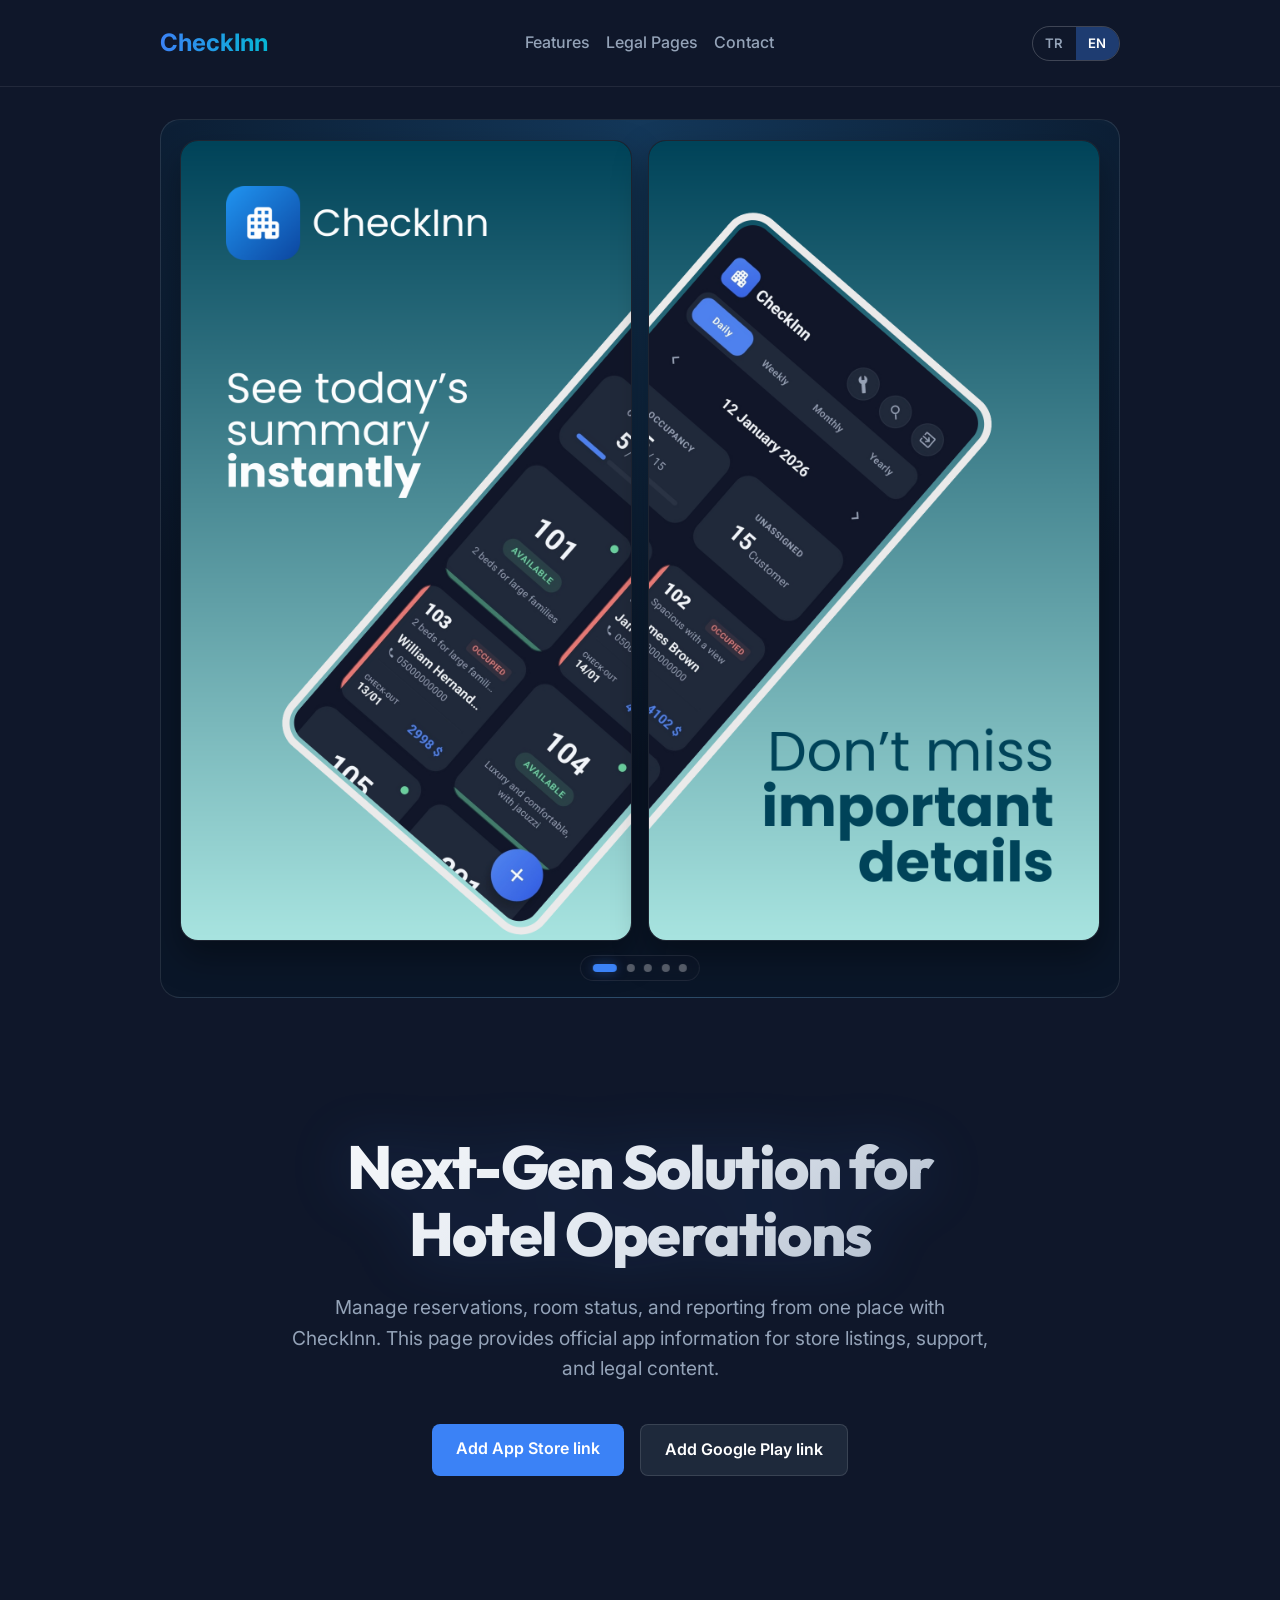
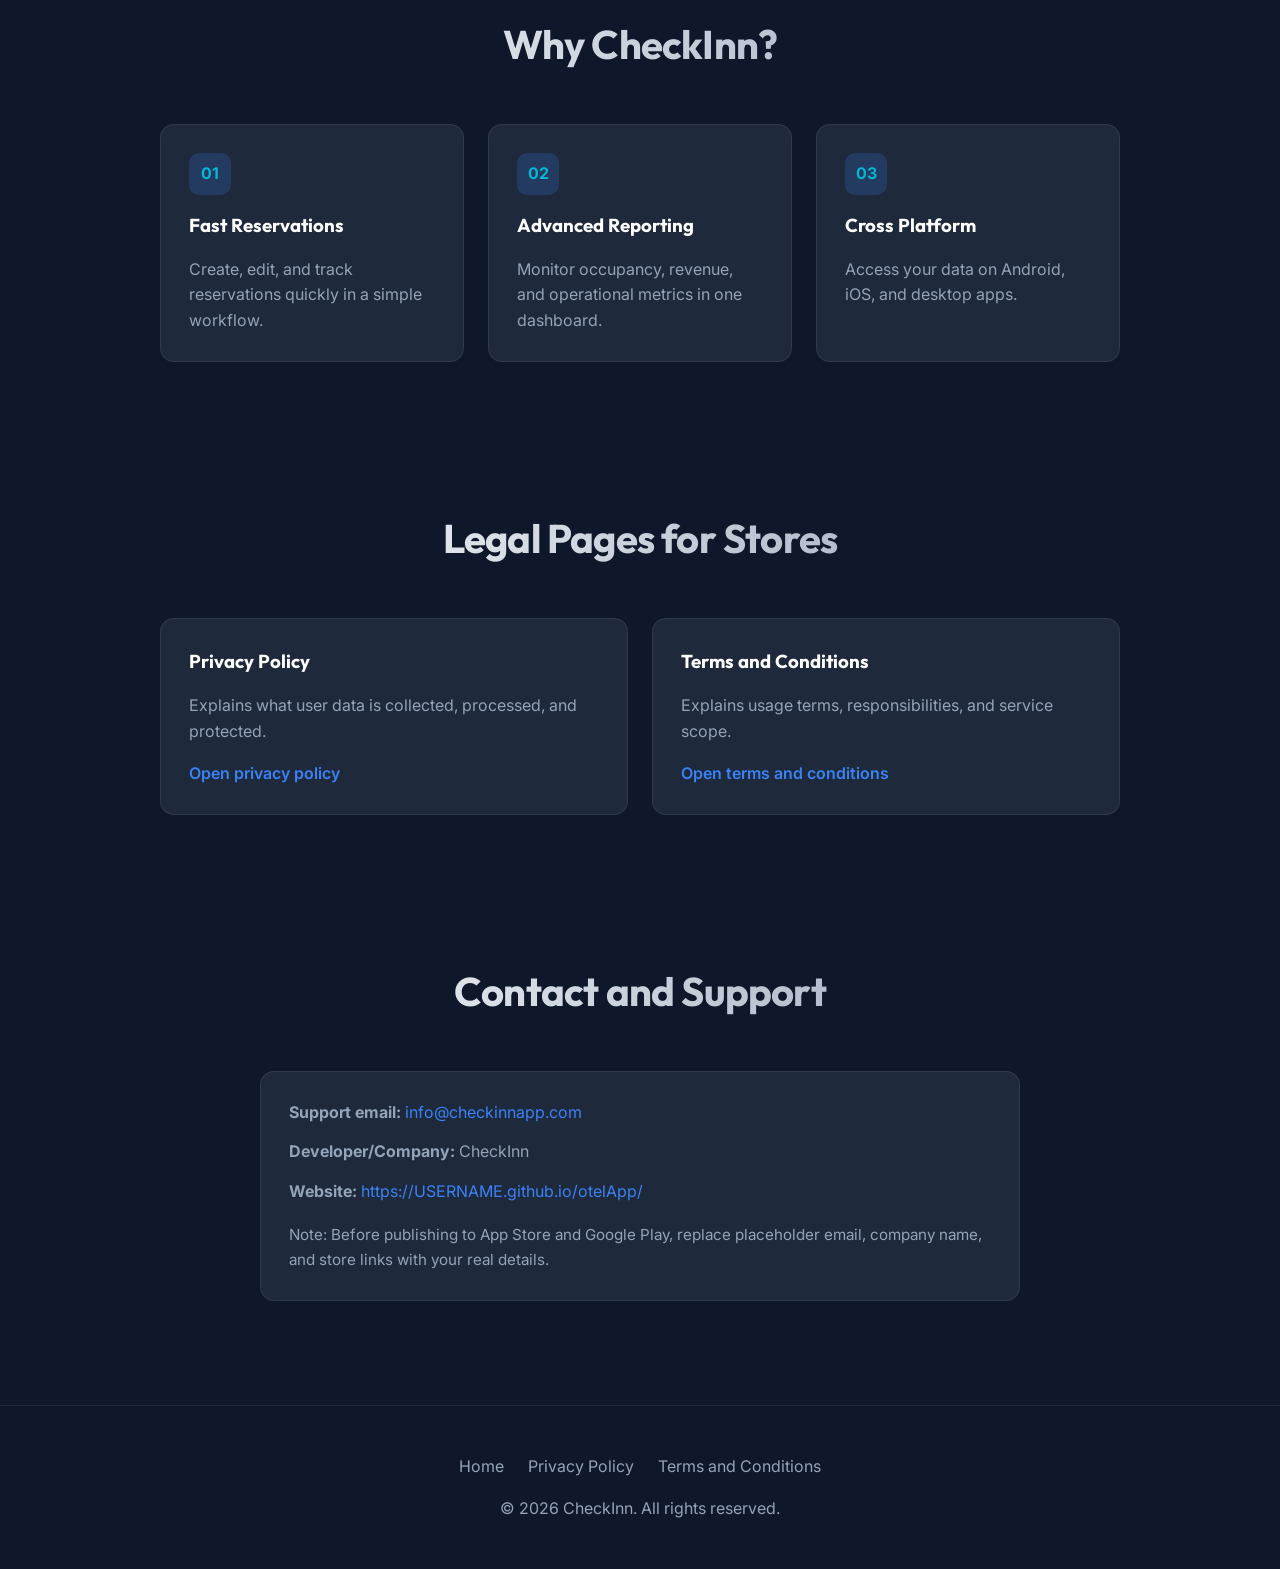
==== index-en.html @ 7bfcb7c0 "feat(Web): Uygulama Tanıtım ve Yasal Metinler Sitesi Ekle Bu commit, App Store ve Google Play mağaza" ====
﻿<!DOCTYPE html>
<html lang="en">
<head>
    <meta charset="UTF-8">
    <meta name="viewport" content="width=device-width, initial-scale=1.0">
    <title>CheckInn | Hotel Management Info Site</title>
    <meta name="description" content="Official CheckInn app information website with features, contact details, privacy policy and terms.">
    <link rel="preconnect" href="https://fonts.googleapis.com">
    <link rel="preconnect" href="https://fonts.gstatic.com" crossorigin>
    <link href="https://fonts.googleapis.com/css2?family=Inter:wght@400;500;600&family=Outfit:wght@500;700&display=swap" rel="stylesheet">
    <link rel="stylesheet" href="style.css">
</head>
<body>
    <header>
        <div class="container">
            <nav>
                <a href="index-en.html" class="logo">CheckInn</a>
                <div class="nav-links">
                    <a href="#features">Features</a>
                    <a href="#legal">Legal Pages</a>
                    <a href="#contact">Contact</a>
                </div>
                <div class="lang-switch" aria-label="Language switch">
                    <a href="index.html" class="lang-btn" lang="tr">TR</a>
                    <a href="index-en.html" class="lang-btn active" lang="en">EN</a>
                </div>
            </nav>
        </div>
    </header>

    <main>
        <section id="top-banner" class="top-banner" aria-label="App preview screenshots">
            <div class="container">
                <div class="banner-carousel" data-banner-carousel data-interval="3500">
                    <div class="banner-slide is-active">
                        <a class="banner-shot" href="assets/screenshots/en/1.png" target="_blank" rel="noopener">
                            <img src="assets/screenshots/en/1.png" alt="CheckInn daily summary screen" loading="eager">
                        </a>
                        <a class="banner-shot" href="assets/screenshots/en/2.png" target="_blank" rel="noopener">
                            <img src="assets/screenshots/en/2.png" alt="Do not miss important details screen" loading="eager">
                        </a>
                    </div>
                    <div class="banner-slide">
                        <a class="banner-shot" href="assets/screenshots/en/3.png" target="_blank" rel="noopener">
                            <img src="assets/screenshots/en/3.png" alt="Availability and occupancy screen" loading="lazy">
                        </a>
                        <a class="banner-shot" href="assets/screenshots/en/4.png" target="_blank" rel="noopener">
                            <img src="assets/screenshots/en/4.png" alt="Yearly summary screen" loading="lazy">
                        </a>
                    </div>
                    <div class="banner-slide">
                        <a class="banner-shot" href="assets/screenshots/en/5.png" target="_blank" rel="noopener">
                            <img src="assets/screenshots/en/5.png" alt="Records history screen" loading="lazy">
                        </a>
                        <a class="banner-shot" href="assets/screenshots/en/6.png" target="_blank" rel="noopener">
                            <img src="assets/screenshots/en/6.png" alt="Reservation details screen" loading="lazy">
                        </a>
                    </div>
                    <div class="banner-slide">
                        <a class="banner-shot" href="assets/screenshots/en/7.png" target="_blank" rel="noopener">
                            <img src="assets/screenshots/en/7.png" alt="Unassigned reservations screen" loading="lazy">
                        </a>
                        <a class="banner-shot" href="assets/screenshots/en/8.png" target="_blank" rel="noopener">
                            <img src="assets/screenshots/en/8.png" alt="Complete reservation with available room screen" loading="lazy">
                        </a>
                    </div>
                    <div class="banner-slide">
                        <a class="banner-shot" href="assets/screenshots/en/9.png" target="_blank" rel="noopener">
                            <img src="assets/screenshots/en/9.png" alt="Report export screen" loading="lazy">
                        </a>
                        <a class="banner-shot" href="assets/screenshots/en/11.png" target="_blank" rel="noopener">
                            <img src="assets/screenshots/en/11.png" alt="Language and currency selection screen" loading="lazy">
                        </a>
                    </div>
                    <div class="banner-dots" role="tablist" aria-label="Banner slides">
                        <button type="button" class="banner-dot is-active" aria-label="Slide 1"></button>
                        <button type="button" class="banner-dot" aria-label="Slide 2"></button>
                        <button type="button" class="banner-dot" aria-label="Slide 3"></button>
                        <button type="button" class="banner-dot" aria-label="Slide 4"></button>
                        <button type="button" class="banner-dot" aria-label="Slide 5"></button>
                    </div>
                </div>
            </div>
        </section>

        <section class="hero">
            <div class="container">
                <h1>Next-Gen Solution for<br>Hotel Operations</h1>
                <p>
                    Manage reservations, room status, and reporting from one place with CheckInn.
                    This page provides official app information for store listings, support, and legal content.
                </p>
                <div class="cta-buttons">
                    <a href="#" class="btn btn-primary">Add App Store link</a>
                    <a href="#" class="btn btn-secondary">Add Google Play link</a>
                </div>
            </div>
        </section>

        <section id="features" class="features">
            <div class="container">
                <h2 class="section-title">Why CheckInn?</h2>
                <div class="features-grid">
                    <article class="feature-card">
                        <div class="feature-icon">01</div>
                        <h3>Fast Reservations</h3>
                        <p>Create, edit, and track reservations quickly in a simple workflow.</p>
                    </article>
                    <article class="feature-card">
                        <div class="feature-icon">02</div>
                        <h3>Advanced Reporting</h3>
                        <p>Monitor occupancy, revenue, and operational metrics in one dashboard.</p>
                    </article>
                    <article class="feature-card">
                        <div class="feature-icon">03</div>
                        <h3>Cross Platform</h3>
                        <p>Access your data on Android, iOS, and desktop apps.</p>
                    </article>
                </div>
            </div>
        </section>

        <section id="legal" class="info-section">
            <div class="container">
                <h2 class="section-title">Legal Pages for Stores</h2>
                <div class="info-grid">
                    <article class="info-card">
                        <h3>Privacy Policy</h3>
                        <p>Explains what user data is collected, processed, and protected.</p>
                        <a href="privacy-en.html" class="text-link">Open privacy policy</a>
                    </article>
                    <article class="info-card">
                        <h3>Terms and Conditions</h3>
                        <p>Explains usage terms, responsibilities, and service scope.</p>
                        <a href="terms-en.html" class="text-link">Open terms and conditions</a>
                    </article>
                </div>
            </div>
        </section>

        <section id="contact" class="info-section">
            <div class="container">
                <h2 class="section-title">Contact and Support</h2>
                <div class="info-card contact-card">
                    <ul class="contact-list">
                        <li><strong>Support email:</strong> <a href="mailto:info@checkinnapp.com">info@checkinnapp.com</a></li>
                        <li><strong>Developer/Company:</strong> CheckInn</li>
                        <li><strong>Website:</strong> <a href="https://USERNAME.github.io/otelApp/" target="_blank" rel="noopener">https://USERNAME.github.io/otelApp/</a></li>
                    </ul>
                    <p class="note">
                        Note: Before publishing to App Store and Google Play, replace placeholder email,
                        company name, and store links with your real details.
                    </p>
                </div>
            </div>
        </section>
    </main>

    <footer>
        <div class="container">
            <div class="footer-links">
                <a href="index-en.html">Home</a>
                <a href="privacy-en.html">Privacy Policy</a>
                <a href="terms-en.html">Terms and Conditions</a>
            </div>
            <p>&copy; 2026 CheckInn. All rights reserved.</p>
        </div>
    </footer>
    <script src="banner.js"></script>
</body>
</html>
---- style.css ----
﻿:root {
    --bg-color: #0f172a;
    --text-color: #f1f5f9;
    --primary-color: #3b82f6;
    --secondary-color: #1e293b;
    --accent-color: #06b6d4;
    --text-muted: #94a3b8;
    --card-bg: #1e293b;
    --container-width: 1000px;
    --font-heading: 'Outfit', sans-serif;
    --font-body: 'Inter', sans-serif;
}

* {
    box-sizing: border-box;
    margin: 0;
    padding: 0;
}

body {
    background-color: var(--bg-color);
    color: var(--text-color);
    font-family: var(--font-body);
    line-height: 1.6;
    -webkit-font-smoothing: antialiased;
}

h1,
h2,
h3,
h4,
h5,
h6 {
    font-family: var(--font-heading);
    color: #fff;
    margin-bottom: 1rem;
}

a {
    color: var(--primary-color);
    text-decoration: none;
    transition: color 0.25s ease;
}

a:hover {
    color: var(--accent-color);
}

.container {
    max-width: var(--container-width);
    margin: 0 auto;
    padding: 0 20px;
}

.section-title {
    text-align: center;
    margin-bottom: 3rem;
    font-size: 2.5rem;
    font-weight: 700;
    letter-spacing: -0.02em;
    background: linear-gradient(to right, #fff, #94a3b8);
    -webkit-background-clip: text;
    -webkit-text-fill-color: transparent;
}

header {
    padding: 1.5rem 0;
    border-bottom: 1px solid rgba(255, 255, 255, 0.08);
}

nav {
    display: flex;
    justify-content: space-between;
    align-items: center;
    gap: 1rem;
    flex-wrap: wrap;
}

.logo {
    font-size: 1.5rem;
    font-weight: 700;
    background: linear-gradient(to right, var(--primary-color), var(--accent-color));
    -webkit-background-clip: text;
    -webkit-text-fill-color: transparent;
}

.nav-links {
    display: flex;
    gap: 1rem;
    flex-wrap: wrap;
}

.nav-links a {
    color: var(--text-muted);
    font-weight: 500;
}

.nav-links a:hover {
    color: #fff;
}

.lang-switch {
    display: inline-flex;
    border: 1px solid rgba(255, 255, 255, 0.2);
    border-radius: 999px;
    overflow: hidden;
}

.lang-btn {
    padding: 6px 12px;
    font-size: 0.82rem;
    font-weight: 600;
    letter-spacing: 0.04em;
    color: var(--text-muted);
    background: transparent;
}

.lang-btn:hover {
    color: #fff;
    background: rgba(148, 163, 184, 0.14);
}

.lang-btn.active {
    background: rgba(59, 130, 246, 0.35);
    color: #fff;
}

.hero {
    text-align: center;
    padding: 7rem 0 4rem;
}

.top-banner {
    padding: 2rem 0 1.5rem;
}

.banner-carousel {
    display: grid;
    position: relative;
    border-radius: 20px;
    border: 1px solid rgba(255, 255, 255, 0.1);
    background: radial-gradient(circle at top, #14385a 0%, #0a1628 65%);
    overflow: hidden;
    min-height: 560px;
}

.banner-slide {
    display: grid;
    grid-area: 1 / 1;
    margin: 0;
    padding: 1.2rem 1.2rem 3.5rem;
    grid-template-columns: repeat(2, minmax(0, 1fr));
    gap: 1rem;
    align-items: center;

    opacity: 0;
    visibility: hidden;
    transform: scale(0.95);
    transition: opacity 0.8s cubic-bezier(0.22, 1, 0.36, 1),
        transform 0.8s cubic-bezier(0.22, 1, 0.36, 1),
        visibility 0.8s step-end;
    z-index: 1;
}

.banner-slide.is-active {
    opacity: 1;
    visibility: visible;
    transform: scale(1);
    z-index: 2;
    transition: opacity 0.8s cubic-bezier(0.22, 1, 0.36, 1),
        transform 0.8s cubic-bezier(0.22, 1, 0.36, 1),
        visibility 0s linear;
}

.banner-shot {
    display: block;
    border-radius: 18px;
    overflow: hidden;
    border: 1px solid rgba(255, 255, 255, 0.08);
    background: #0b1220;
    box-shadow: 0 16px 34px rgba(0, 0, 0, 0.35);
    transition: transform 0.2s ease, border-color 0.2s ease;
}

.banner-shot:hover {
    transform: translateY(-3px);
    border-color: rgba(59, 130, 246, 0.6);
}

.banner-shot img {
    width: 100%;
    height: auto;
    display: block;
}

.banner-dots {
    position: absolute;
    left: 50%;
    bottom: 1rem;
    transform: translateX(-50%);
    display: flex;
    gap: 0.6rem;
    padding: 0.5rem 0.75rem;
    background: rgba(15, 23, 42, 0.4);
    backdrop-filter: blur(4px);
    -webkit-backdrop-filter: blur(4px);
    border-radius: 100px;
    border: 1px solid rgba(255, 255, 255, 0.08);
    z-index: 10;
}

.banner-dot {
    width: 8px;
    height: 8px;
    border: 0;
    border-radius: 999px;
    background: rgba(255, 255, 255, 0.3);
    cursor: pointer;
    transition: all 0.4s cubic-bezier(0.25, 1, 0.5, 1);
}

.banner-dot:hover {
    background: rgba(255, 255, 255, 0.7);
}

.banner-dot.is-active {
    width: 24px;
    background: var(--primary-color);
    box-shadow: 0 0 12px rgba(59, 130, 246, 0.4);
}

.hero h1 {
    font-size: 3.8rem;
    line-height: 1.1;
    margin-bottom: 1.5rem;
    font-weight: 800;
    letter-spacing: -0.03em;
    background: linear-gradient(135deg, #ffffff 0%, #e2e8f0 50%, #94a3b8 100%);
    -webkit-background-clip: text;
    -webkit-text-fill-color: transparent;
    filter: drop-shadow(0 0 30px rgba(59, 130, 246, 0.2));
}

.hero p {
    font-size: 1.2rem;
    color: var(--text-muted);
    max-width: 700px;
    margin: 0 auto 2.5rem;
}

.cta-buttons {
    display: flex;
    justify-content: center;
    gap: 1rem;
    flex-wrap: wrap;
}

.btn {
    display: inline-block;
    padding: 12px 24px;
    border-radius: 8px;
    font-weight: 600;
    transition: transform 0.2s ease, box-shadow 0.2s ease, background-color 0.2s ease;
}

.btn-primary {
    background: var(--primary-color);
    color: white;
}

.btn-primary:hover {
    transform: translateY(-2px);
    box-shadow: 0 4px 20px rgba(59, 130, 246, 0.4);
}

.btn-secondary {
    background: var(--card-bg);
    color: white;
    border: 1px solid rgba(255, 255, 255, 0.12);
}

.btn-secondary:hover {
    background: #334155;
}

.features,
.info-section {
    padding: 4.5rem 0;
}

.features-grid,
.info-grid {
    display: grid;
    grid-template-columns: repeat(auto-fit, minmax(260px, 1fr));
    gap: 1.5rem;
    margin-top: 2rem;
}

.feature-card,
.info-card {
    background: var(--card-bg);
    padding: 1.75rem;
    border-radius: 14px;
    border: 1px solid rgba(255, 255, 255, 0.08);
    transition: transform 0.25s ease, border-color 0.25s ease;
}

.feature-card:hover,
.info-card:hover {
    transform: translateY(-4px);
    border-color: var(--primary-color);
}

.feature-icon {
    width: 42px;
    height: 42px;
    border-radius: 10px;
    background: rgba(59, 130, 246, 0.2);
    color: var(--accent-color);
    display: inline-flex;
    align-items: center;
    justify-content: center;
    font-weight: 700;
    margin-bottom: 1rem;
}

.info-card p,
.feature-card p {
    color: var(--text-muted);
}

.text-link {
    display: inline-block;
    margin-top: 1rem;
    font-weight: 600;
}

.screenshots-intro {
    max-width: 760px;
    margin: 0 auto;
    text-align: center;
    color: var(--text-muted);
}

.screenshot-grid {
    margin-top: 2rem;
    display: grid;
    grid-template-columns: repeat(auto-fit, minmax(220px, 1fr));
    gap: 1.25rem;
}

.screenshot-card {
    background: var(--card-bg);
    border: 1px solid rgba(255, 255, 255, 0.08);
    border-radius: 14px;
    overflow: hidden;
    transition: transform 0.25s ease, border-color 0.25s ease;
}

.screenshot-card:hover {
    transform: translateY(-4px);
    border-color: var(--primary-color);
}

.screenshot-card img {
    width: 100%;
    height: auto;
    display: block;
    background: #0b1220;
}

.screenshot-card figcaption {
    padding: 0.9rem 1rem 1rem;
    color: var(--text-muted);
    font-size: 0.94rem;
}

.contact-card {
    max-width: 760px;
    margin: 0 auto;
}

.contact-list {
    list-style: none;
    margin: 0;
    padding: 0;
}

.contact-list li {
    margin-bottom: 0.85rem;
    color: var(--text-muted);
}

.note {
    margin-top: 1.2rem;
    color: #cbd5e1;
    font-size: 0.95rem;
}

.legal-content {
    padding: 4rem 0;
    max-width: 820px;
    margin: 0 auto;
}

.legal-content h2 {
    margin-top: 1.75rem;
    color: var(--accent-color);
}

.legal-content p,
.legal-content ul {
    margin-bottom: 1rem;
    color: var(--text-muted);
}

.legal-content ul {
    padding-left: 1.25rem;
}

.legal-content li {
    margin-bottom: 0.6rem;
}

footer {
    padding: 3rem 0;
    margin-top: 2rem;
    border-top: 1px solid rgba(255, 255, 255, 0.08);
    text-align: center;
    color: var(--text-muted);
}

.footer-links {
    margin-bottom: 1rem;
}

.footer-links a {
    margin: 0 10px;
    color: var(--text-muted);
}

.footer-links a:hover {
    color: var(--primary-color);
}

@media (max-width: 768px) {
    .top-banner {
        padding-top: 1.2rem;
    }

    .banner-carousel {
        min-height: 430px;
    }

    .banner-slide {
        min-height: 430px;
        padding: 0.9rem 0.9rem 3rem;
        gap: 0.65rem;
    }

    .hero {
        padding-top: 5rem;
    }

    .hero h1 {
        font-size: 2.4rem;
    }

    nav {
        flex-direction: column;
        align-items: flex-start;
    }

    .nav-links {
        flex-wrap: wrap;
    }
}
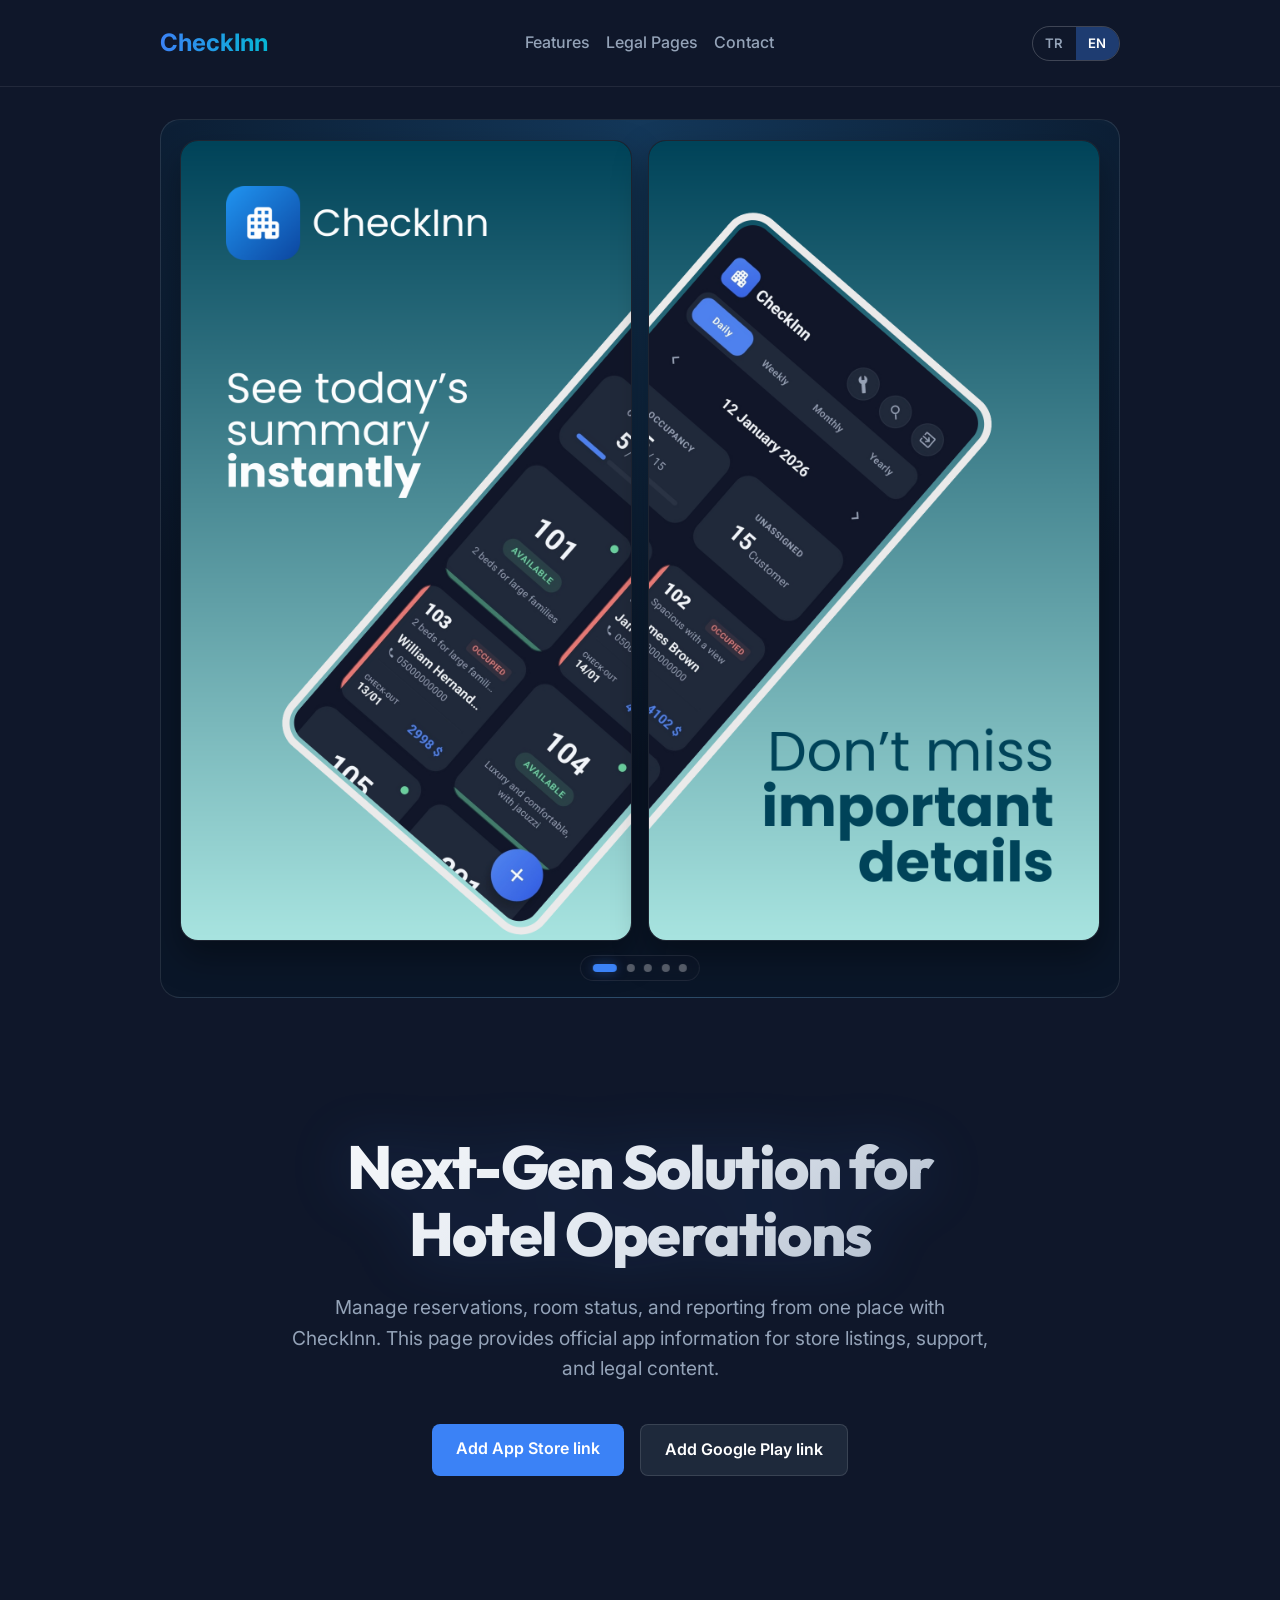
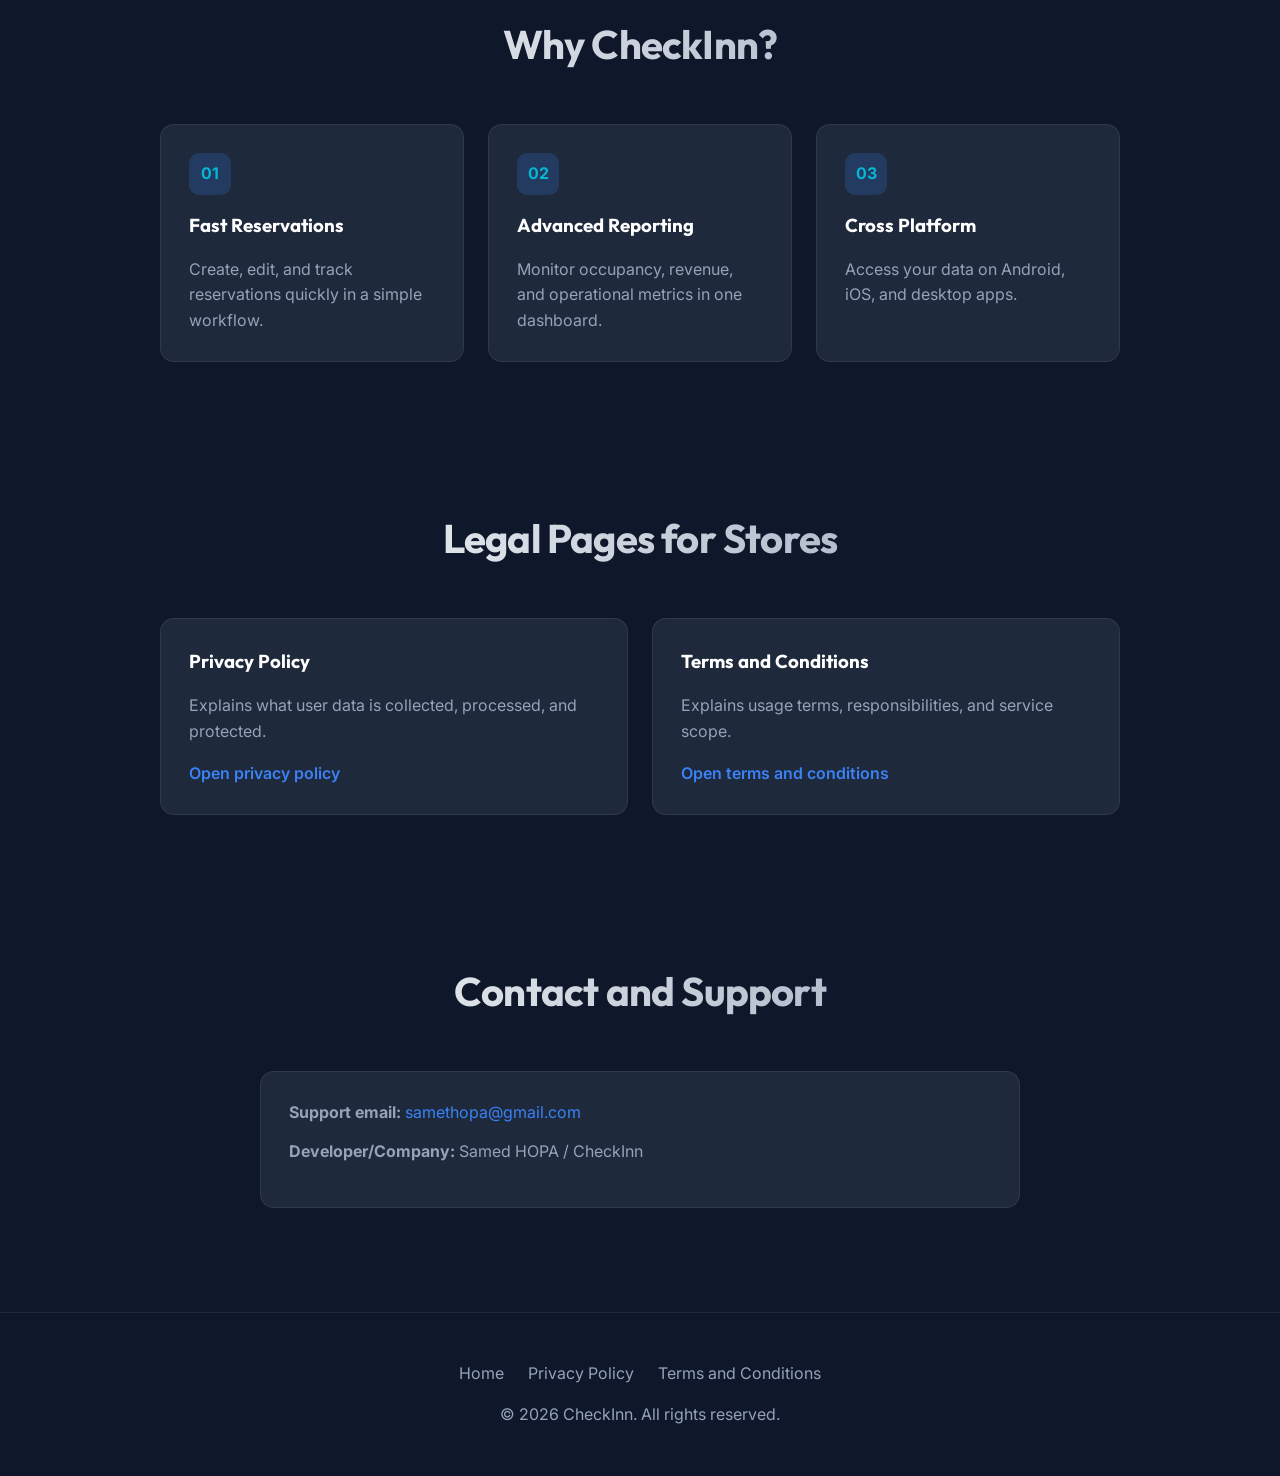
==== commit 26b0f946: "Update contact details on public info pages" ====
--- a/index-en.html
+++ b/index-en.html
@@ -29,55 +29,55 @@
     </header>
 
     <main>
-        <section id="top-banner" class="top-banner" aria-label="App preview screenshots">
+        <section id="top-showcase" class="top-showcase" aria-label="App preview screenshots">
             <div class="container">
-                <div class="banner-carousel" data-banner-carousel data-interval="3500">
-                    <div class="banner-slide is-active">
-                        <a class="banner-shot" href="assets/screenshots/en/1.png" target="_blank" rel="noopener">
+                <div class="showcase-carousel" data-showcase-carousel data-interval="3500">
+                    <div class="showcase-slide is-active">
+                        <a class="showcase-shot" href="assets/screenshots/en/1.png" target="_blank" rel="noopener">
                             <img src="assets/screenshots/en/1.png" alt="CheckInn daily summary screen" loading="eager">
                         </a>
-                        <a class="banner-shot" href="assets/screenshots/en/2.png" target="_blank" rel="noopener">
+                        <a class="showcase-shot" href="assets/screenshots/en/2.png" target="_blank" rel="noopener">
                             <img src="assets/screenshots/en/2.png" alt="Do not miss important details screen" loading="eager">
                         </a>
                     </div>
-                    <div class="banner-slide">
-                        <a class="banner-shot" href="assets/screenshots/en/3.png" target="_blank" rel="noopener">
+                    <div class="showcase-slide">
+                        <a class="showcase-shot" href="assets/screenshots/en/3.png" target="_blank" rel="noopener">
                             <img src="assets/screenshots/en/3.png" alt="Availability and occupancy screen" loading="lazy">
                         </a>
-                        <a class="banner-shot" href="assets/screenshots/en/4.png" target="_blank" rel="noopener">
+                        <a class="showcase-shot" href="assets/screenshots/en/4.png" target="_blank" rel="noopener">
                             <img src="assets/screenshots/en/4.png" alt="Yearly summary screen" loading="lazy">
                         </a>
                     </div>
-                    <div class="banner-slide">
-                        <a class="banner-shot" href="assets/screenshots/en/5.png" target="_blank" rel="noopener">
+                    <div class="showcase-slide">
+                        <a class="showcase-shot" href="assets/screenshots/en/5.png" target="_blank" rel="noopener">
                             <img src="assets/screenshots/en/5.png" alt="Records history screen" loading="lazy">
                         </a>
-                        <a class="banner-shot" href="assets/screenshots/en/6.png" target="_blank" rel="noopener">
+                        <a class="showcase-shot" href="assets/screenshots/en/6.png" target="_blank" rel="noopener">
                             <img src="assets/screenshots/en/6.png" alt="Reservation details screen" loading="lazy">
                         </a>
                     </div>
-                    <div class="banner-slide">
-                        <a class="banner-shot" href="assets/screenshots/en/7.png" target="_blank" rel="noopener">
+                    <div class="showcase-slide">
+                        <a class="showcase-shot" href="assets/screenshots/en/7.png" target="_blank" rel="noopener">
                             <img src="assets/screenshots/en/7.png" alt="Unassigned reservations screen" loading="lazy">
                         </a>
-                        <a class="banner-shot" href="assets/screenshots/en/8.png" target="_blank" rel="noopener">
+                        <a class="showcase-shot" href="assets/screenshots/en/8.png" target="_blank" rel="noopener">
                             <img src="assets/screenshots/en/8.png" alt="Complete reservation with available room screen" loading="lazy">
                         </a>
                     </div>
-                    <div class="banner-slide">
-                        <a class="banner-shot" href="assets/screenshots/en/9.png" target="_blank" rel="noopener">
+                    <div class="showcase-slide">
+                        <a class="showcase-shot" href="assets/screenshots/en/9.png" target="_blank" rel="noopener">
                             <img src="assets/screenshots/en/9.png" alt="Report export screen" loading="lazy">
                         </a>
-                        <a class="banner-shot" href="assets/screenshots/en/11.png" target="_blank" rel="noopener">
+                        <a class="showcase-shot" href="assets/screenshots/en/11.png" target="_blank" rel="noopener">
                             <img src="assets/screenshots/en/11.png" alt="Language and currency selection screen" loading="lazy">
                         </a>
                     </div>
-                    <div class="banner-dots" role="tablist" aria-label="Banner slides">
-                        <button type="button" class="banner-dot is-active" aria-label="Slide 1"></button>
-                        <button type="button" class="banner-dot" aria-label="Slide 2"></button>
-                        <button type="button" class="banner-dot" aria-label="Slide 3"></button>
-                        <button type="button" class="banner-dot" aria-label="Slide 4"></button>
-                        <button type="button" class="banner-dot" aria-label="Slide 5"></button>
+                    <div class="showcase-dots" role="tablist" aria-label="Banner slides">
+                        <button type="button" class="showcase-dot is-active" aria-label="Slide 1"></button>
+                        <button type="button" class="showcase-dot" aria-label="Slide 2"></button>
+                        <button type="button" class="showcase-dot" aria-label="Slide 3"></button>
+                        <button type="button" class="showcase-dot" aria-label="Slide 4"></button>
+                        <button type="button" class="showcase-dot" aria-label="Slide 5"></button>
                     </div>
                 </div>
             </div>
@@ -143,14 +143,9 @@
                 <h2 class="section-title">Contact and Support</h2>
                 <div class="info-card contact-card">
                     <ul class="contact-list">
-                        <li><strong>Support email:</strong> <a href="mailto:info@checkinnapp.com">info@checkinnapp.com</a></li>
-                        <li><strong>Developer/Company:</strong> CheckInn</li>
-                        <li><strong>Website:</strong> <a href="https://USERNAME.github.io/otelApp/" target="_blank" rel="noopener">https://USERNAME.github.io/otelApp/</a></li>
+                        <li><strong>Support email:</strong> <a href="mailto:samethopa@gmail.com">samethopa@gmail.com</a></li>
+                        <li><strong>Developer/Company:</strong> Samed HOPA / CheckInn</li>
                     </ul>
-                    <p class="note">
-                        Note: Before publishing to App Store and Google Play, replace placeholder email,
-                        company name, and store links with your real details.
-                    </p>
                 </div>
             </div>
         </section>
@@ -166,6 +161,7 @@
             <p>&copy; 2026 CheckInn. All rights reserved.</p>
         </div>
     </footer>
-    <script src="banner.js"></script>
+    <script src="showcase.js"></script>
 </body>
 </html>
+
--- a/style.css
+++ b/style.css
@@ -130,11 +130,11 @@
     padding: 7rem 0 4rem;
 }
 
-.top-banner {
+.top-showcase {
     padding: 2rem 0 1.5rem;
 }
 
-.banner-carousel {
+.showcase-carousel {
     display: grid;
     position: relative;
     border-radius: 20px;
@@ -144,7 +144,7 @@
     min-height: 560px;
 }
 
-.banner-slide {
+.showcase-slide {
     display: grid;
     grid-area: 1 / 1;
     margin: 0;
@@ -162,7 +162,7 @@
     z-index: 1;
 }
 
-.banner-slide.is-active {
+.showcase-slide.is-active {
     opacity: 1;
     visibility: visible;
     transform: scale(1);
@@ -172,7 +172,7 @@
         visibility 0s linear;
 }
 
-.banner-shot {
+.showcase-shot {
     display: block;
     border-radius: 18px;
     overflow: hidden;
@@ -182,18 +182,18 @@
     transition: transform 0.2s ease, border-color 0.2s ease;
 }
 
-.banner-shot:hover {
+.showcase-shot:hover {
     transform: translateY(-3px);
     border-color: rgba(59, 130, 246, 0.6);
 }
 
-.banner-shot img {
+.showcase-shot img {
     width: 100%;
     height: auto;
     display: block;
 }
 
-.banner-dots {
+.showcase-dots {
     position: absolute;
     left: 50%;
     bottom: 1rem;
@@ -209,7 +209,7 @@
     z-index: 10;
 }
 
-.banner-dot {
+.showcase-dot {
     width: 8px;
     height: 8px;
     border: 0;
@@ -219,11 +219,11 @@
     transition: all 0.4s cubic-bezier(0.25, 1, 0.5, 1);
 }
 
-.banner-dot:hover {
+.showcase-dot:hover {
     background: rgba(255, 255, 255, 0.7);
 }
 
-.banner-dot.is-active {
+.showcase-dot.is-active {
     width: 24px;
     background: var(--primary-color);
     box-shadow: 0 0 12px rgba(59, 130, 246, 0.4);
@@ -444,15 +444,15 @@
 }
 
 @media (max-width: 768px) {
-    .top-banner {
+    .top-showcase {
         padding-top: 1.2rem;
     }
 
-    .banner-carousel {
+    .showcase-carousel {
         min-height: 430px;
     }
 
-    .banner-slide {
+    .showcase-slide {
         min-height: 430px;
         padding: 0.9rem 0.9rem 3rem;
         gap: 0.65rem;
@@ -474,4 +474,4 @@
     .nav-links {
         flex-wrap: wrap;
     }
-}+}
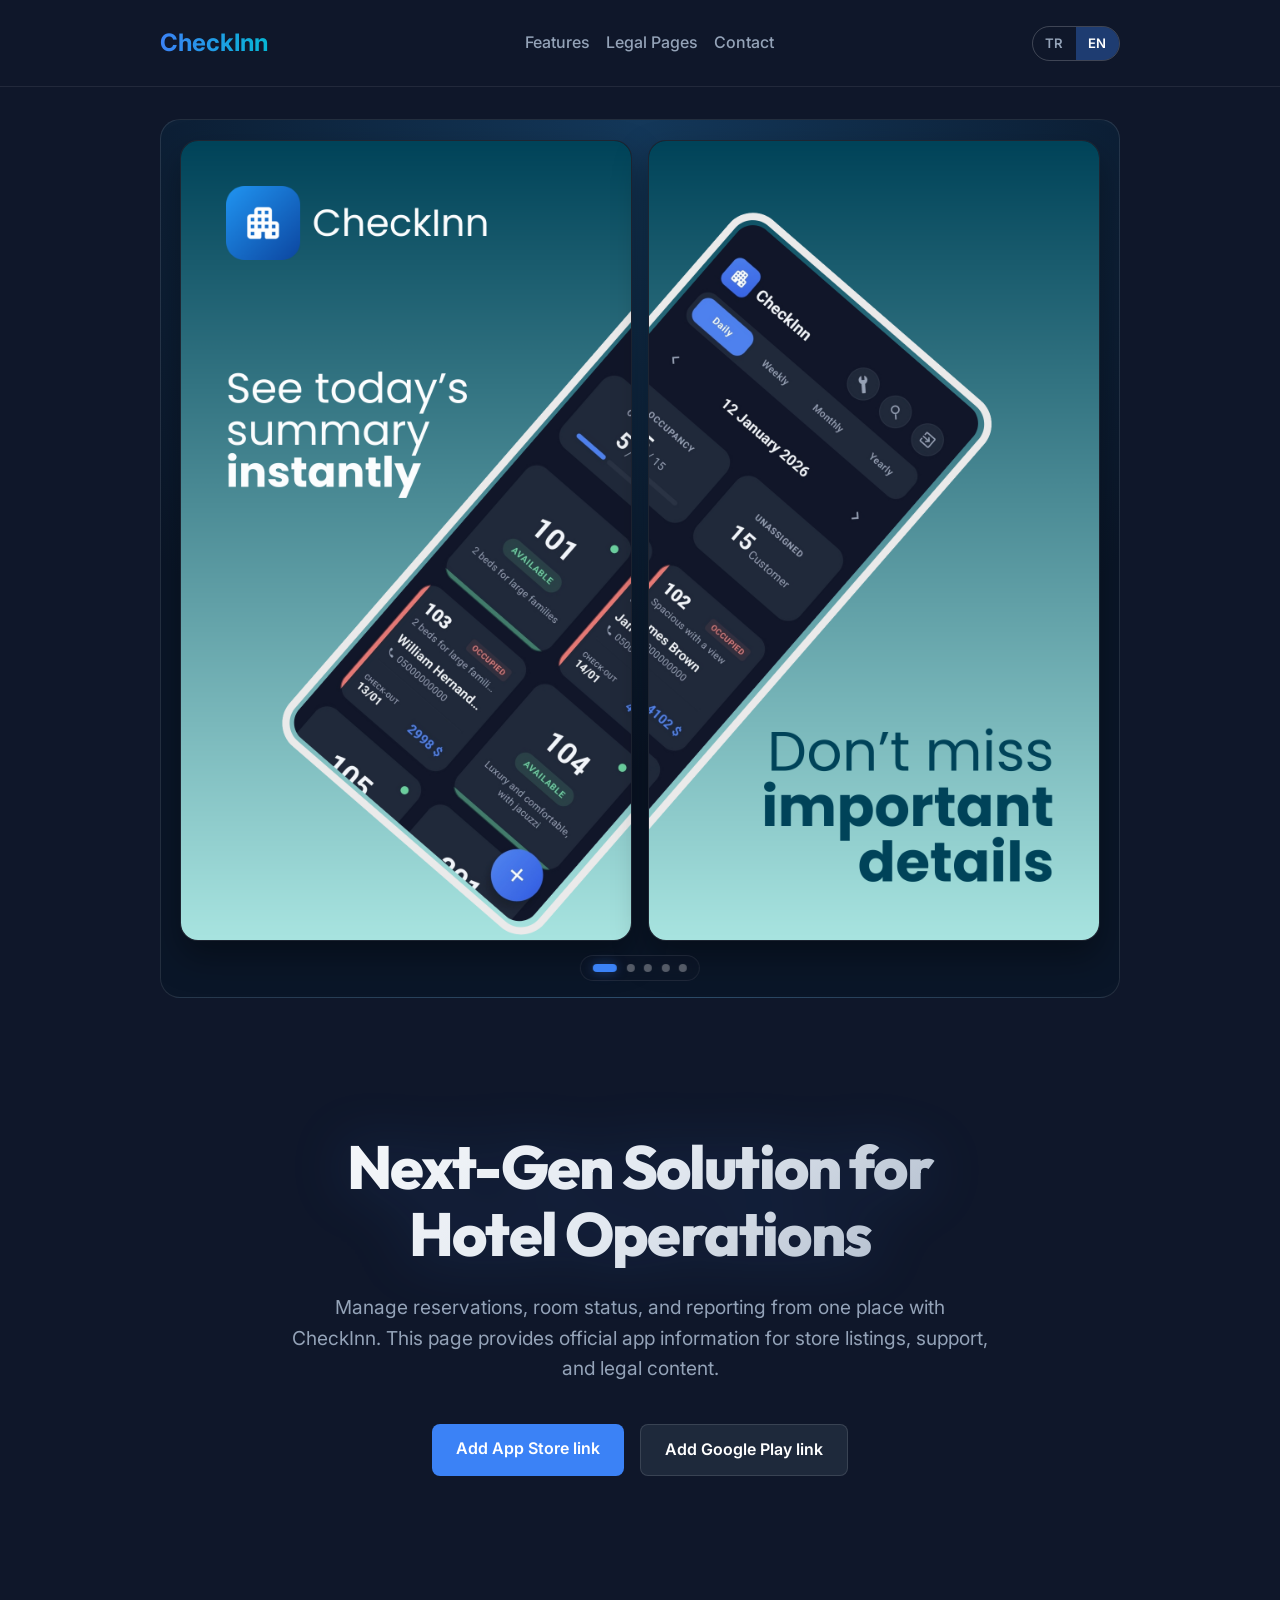
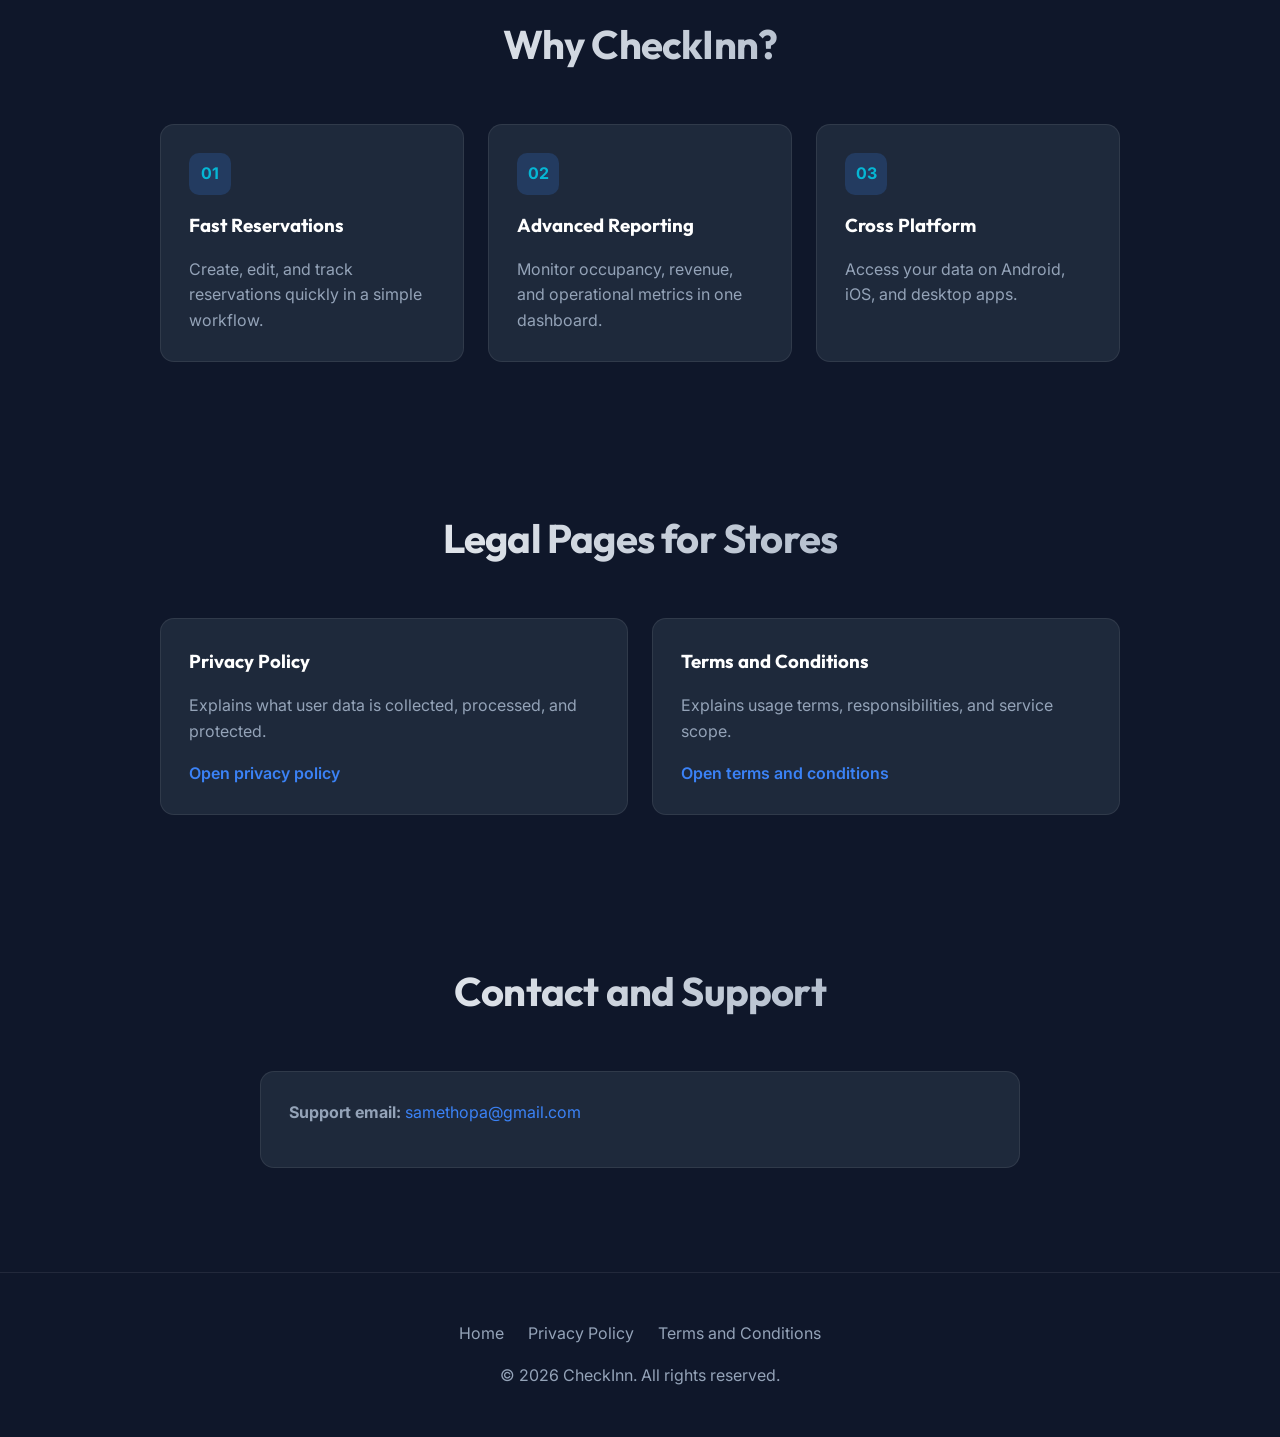
==== commit 0467ebd3: "Clean contact details across info and legal pages" ====
--- a/index-en.html
+++ b/index-en.html
@@ -144,7 +144,6 @@
                 <div class="info-card contact-card">
                     <ul class="contact-list">
                         <li><strong>Support email:</strong> <a href="mailto:samethopa@gmail.com">samethopa@gmail.com</a></li>
-                        <li><strong>Developer/Company:</strong> Samed HOPA / CheckInn</li>
                     </ul>
                 </div>
             </div>
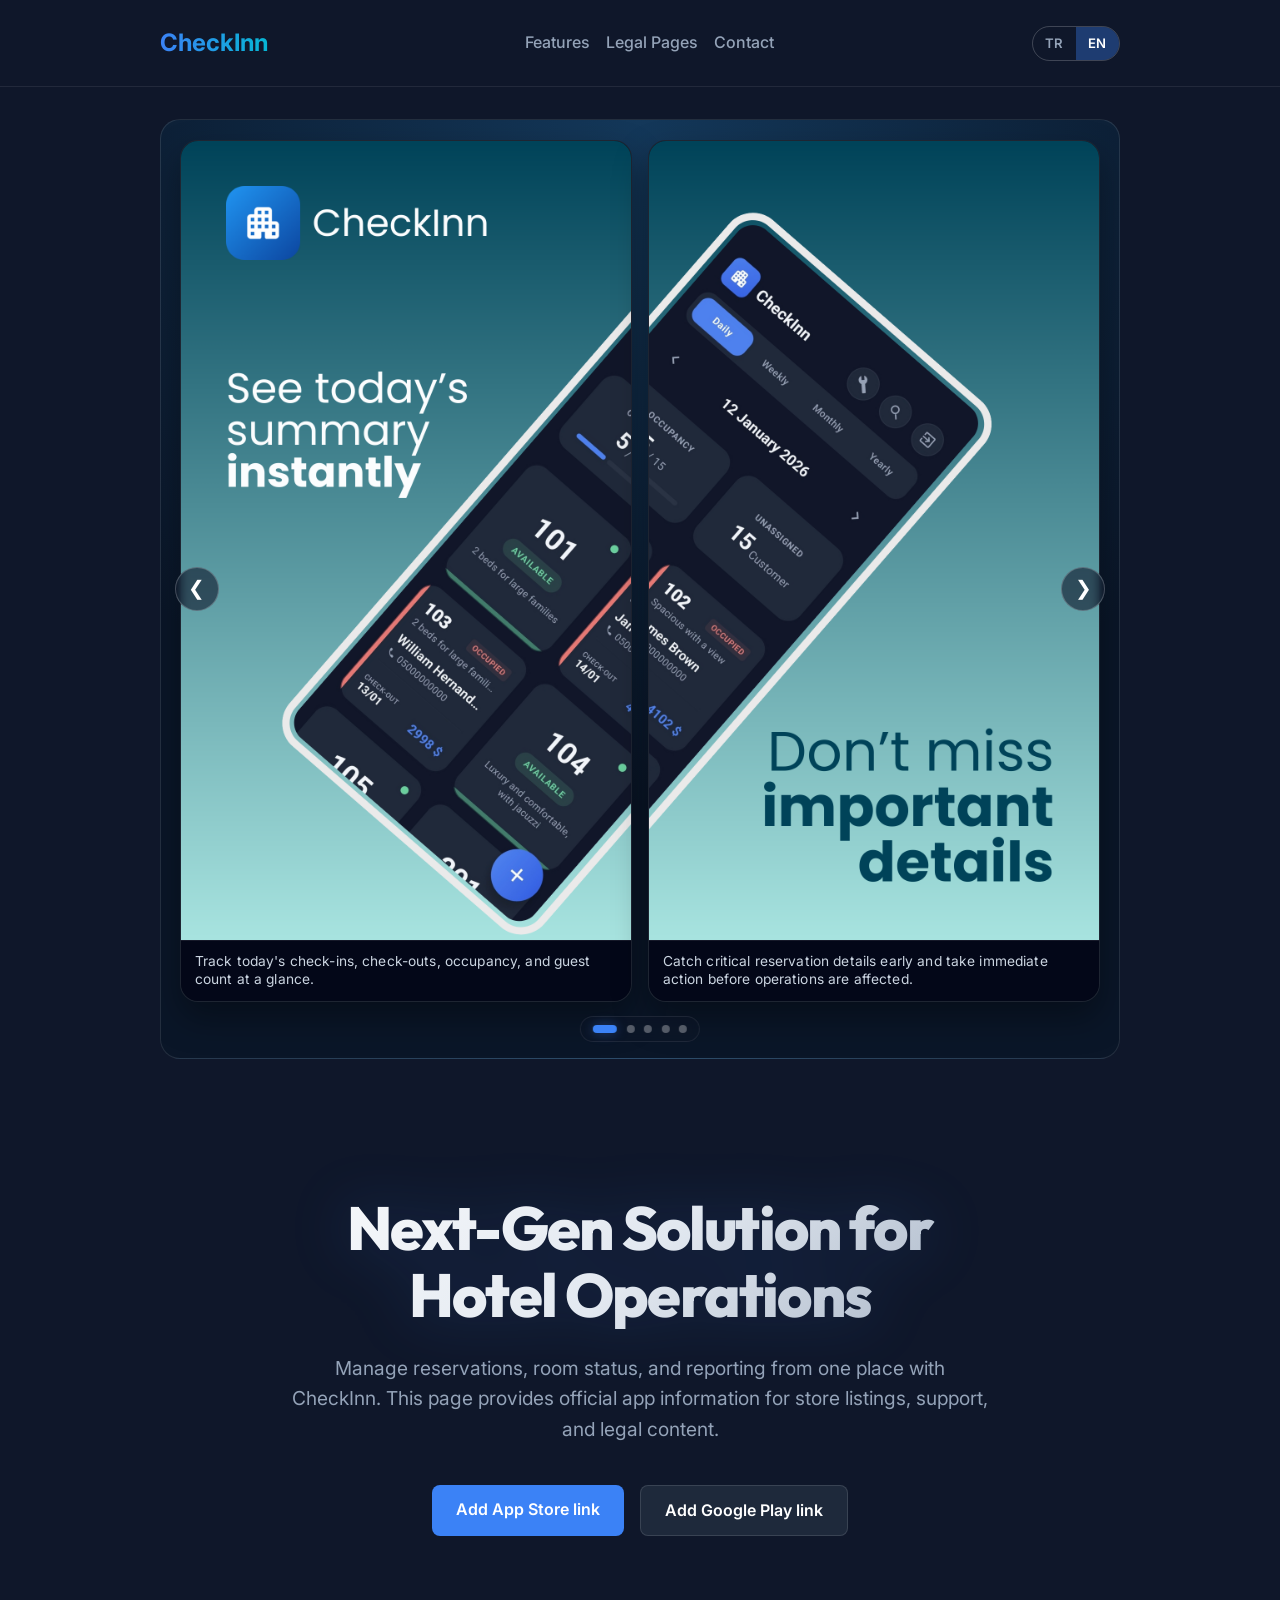
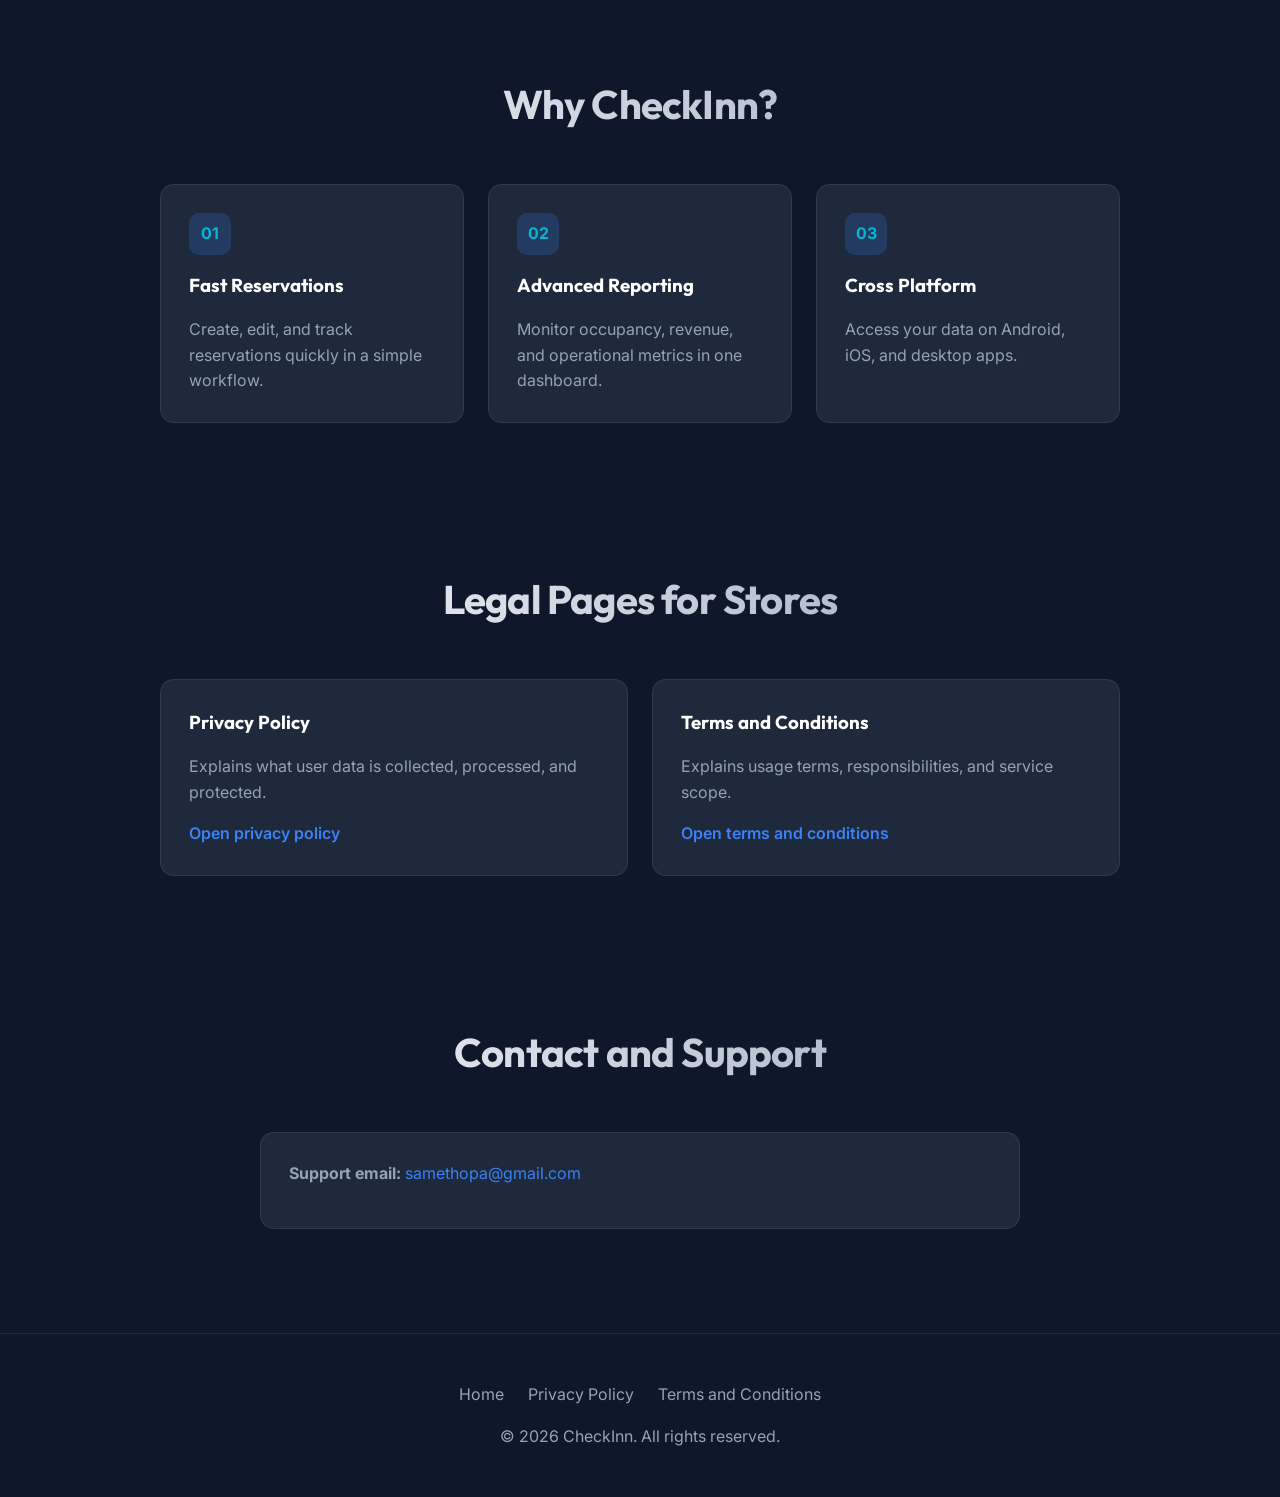
==== commit 82bf15a8: "Enhance showcase slider and add descriptive captions" ====
--- a/index-en.html
+++ b/index-en.html
@@ -33,45 +33,51 @@
             <div class="container">
                 <div class="showcase-carousel" data-showcase-carousel data-interval="3500">
                     <div class="showcase-slide is-active">
-                        <a class="showcase-shot" href="assets/screenshots/en/1.png" target="_blank" rel="noopener">
+                        <a class="showcase-shot" href="assets/screenshots/en/1.png" target="_blank" rel="noopener" data-caption="Track today's check-ins, check-outs, occupancy, and guest count at a glance.">
                             <img src="assets/screenshots/en/1.png" alt="CheckInn daily summary screen" loading="eager">
                         </a>
-                        <a class="showcase-shot" href="assets/screenshots/en/2.png" target="_blank" rel="noopener">
+                        <a class="showcase-shot" href="assets/screenshots/en/2.png" target="_blank" rel="noopener" data-caption="Catch critical reservation details early and take immediate action before operations are affected.">
                             <img src="assets/screenshots/en/2.png" alt="Do not miss important details screen" loading="eager">
                         </a>
                     </div>
                     <div class="showcase-slide">
-                        <a class="showcase-shot" href="assets/screenshots/en/3.png" target="_blank" rel="noopener">
+                        <a class="showcase-shot" href="assets/screenshots/en/3.png" target="_blank" rel="noopener" data-caption="Manage room availability and occupancy across daily, weekly, and monthly views with clear color coding.">
                             <img src="assets/screenshots/en/3.png" alt="Availability and occupancy screen" loading="lazy">
                         </a>
-                        <a class="showcase-shot" href="assets/screenshots/en/4.png" target="_blank" rel="noopener">
+                        <a class="showcase-shot" href="assets/screenshots/en/4.png" target="_blank" rel="noopener" data-caption="Compare monthly revenue and reservation volume to measure seasonal performance in one annual summary.">
                             <img src="assets/screenshots/en/4.png" alt="Yearly summary screen" loading="lazy">
                         </a>
                     </div>
                     <div class="showcase-slide">
-                        <a class="showcase-shot" href="assets/screenshots/en/5.png" target="_blank" rel="noopener">
+                        <a class="showcase-shot" href="assets/screenshots/en/5.png" target="_blank" rel="noopener" data-caption="Review past, active, and upcoming stays per room to keep every record under control.">
                             <img src="assets/screenshots/en/5.png" alt="Records history screen" loading="lazy">
                         </a>
-                        <a class="showcase-shot" href="assets/screenshots/en/6.png" target="_blank" rel="noopener">
+                        <a class="showcase-shot" href="assets/screenshots/en/6.png" target="_blank" rel="noopener" data-caption="See guest details, stay dates, and total amount in one place, then edit or remove instantly.">
                             <img src="assets/screenshots/en/6.png" alt="Reservation details screen" loading="lazy">
                         </a>
                     </div>
                     <div class="showcase-slide">
-                        <a class="showcase-shot" href="assets/screenshots/en/7.png" target="_blank" rel="noopener">
+                        <a class="showcase-shot" href="assets/screenshots/en/7.png" target="_blank" rel="noopener" data-caption="Collect all unassigned reservations in one queue and complete pending records by priority.">
                             <img src="assets/screenshots/en/7.png" alt="Unassigned reservations screen" loading="lazy">
                         </a>
-                        <a class="showcase-shot" href="assets/screenshots/en/8.png" target="_blank" rel="noopener">
+                        <a class="showcase-shot" href="assets/screenshots/en/8.png" target="_blank" rel="noopener" data-caption="Assign the best available room in seconds and prevent conflicts while finalizing reservations.">
                             <img src="assets/screenshots/en/8.png" alt="Complete reservation with available room screen" loading="lazy">
                         </a>
                     </div>
                     <div class="showcase-slide">
-                        <a class="showcase-shot" href="assets/screenshots/en/9.png" target="_blank" rel="noopener">
+                        <a class="showcase-shot" href="assets/screenshots/en/9.png" target="_blank" rel="noopener" data-caption="Export period-based reservation lists to Excel and share clear reports with your team.">
                             <img src="assets/screenshots/en/9.png" alt="Report export screen" loading="lazy">
                         </a>
-                        <a class="showcase-shot" href="assets/screenshots/en/11.png" target="_blank" rel="noopener">
+                        <a class="showcase-shot" href="assets/screenshots/en/11.png" target="_blank" rel="noopener" data-caption="Switch language and currency quickly to adapt the app for different staff and guest profiles.">
                             <img src="assets/screenshots/en/11.png" alt="Language and currency selection screen" loading="lazy">
                         </a>
                     </div>
+                    <button type="button" class="showcase-arrow showcase-arrow-prev" data-showcase-prev aria-label="Previous slide">
+                        <span aria-hidden="true">&#10094;</span>
+                    </button>
+                    <button type="button" class="showcase-arrow showcase-arrow-next" data-showcase-next aria-label="Next slide">
+                        <span aria-hidden="true">&#10095;</span>
+                    </button>
                     <div class="showcase-dots" role="tablist" aria-label="Banner slides">
                         <button type="button" class="showcase-dot is-active" aria-label="Slide 1"></button>
                         <button type="button" class="showcase-dot" aria-label="Slide 2"></button>
--- a/style.css
+++ b/style.css
@@ -142,6 +142,12 @@
     background: radial-gradient(circle at top, #14385a 0%, #0a1628 65%);
     overflow: hidden;
     min-height: 560px;
+    touch-action: pan-y;
+    cursor: grab;
+}
+
+.showcase-carousel:active {
+    cursor: grabbing;
 }
 
 .showcase-slide {
@@ -173,13 +179,16 @@
 }
 
 .showcase-shot {
-    display: block;
+    display: flex;
+    flex-direction: column;
     border-radius: 18px;
     overflow: hidden;
     border: 1px solid rgba(255, 255, 255, 0.08);
     background: #0b1220;
     box-shadow: 0 16px 34px rgba(0, 0, 0, 0.35);
     transition: transform 0.2s ease, border-color 0.2s ease;
+    pointer-events: none;
+    cursor: default;
 }
 
 .showcase-shot:hover {
@@ -191,6 +200,59 @@
     width: 100%;
     height: auto;
     display: block;
+}
+
+.showcase-caption {
+    display: block;
+    padding: 0.65rem 0.85rem 0.75rem;
+    font-size: 0.86rem;
+    line-height: 1.35;
+    color: #cbd5e1;
+    background: rgba(2, 6, 23, 0.82);
+    border-top: 1px solid rgba(255, 255, 255, 0.08);
+    letter-spacing: 0.01em;
+}
+
+.showcase-arrow {
+    position: absolute;
+    top: 50%;
+    width: 44px;
+    height: 44px;
+    border: 1px solid rgba(255, 255, 255, 0.22);
+    border-radius: 999px;
+    background: rgba(15, 23, 42, 0.6);
+    color: #fff;
+    display: grid;
+    place-items: center;
+    transform: translateY(-50%);
+    cursor: pointer;
+    z-index: 12;
+    transition: background-color 0.2s ease, border-color 0.2s ease, transform 0.2s ease;
+    backdrop-filter: blur(4px);
+    -webkit-backdrop-filter: blur(4px);
+}
+
+.showcase-arrow span {
+    font-size: 1.22rem;
+    line-height: 1;
+}
+
+.showcase-arrow:hover {
+    background: rgba(59, 130, 246, 0.35);
+    border-color: rgba(96, 165, 250, 0.9);
+}
+
+.showcase-arrow:focus-visible {
+    outline: 2px solid rgba(125, 211, 252, 0.9);
+    outline-offset: 2px;
+}
+
+.showcase-arrow-prev {
+    left: 0.85rem;
+}
+
+.showcase-arrow-next {
+    right: 0.85rem;
 }
 
 .showcase-dots {
@@ -458,6 +520,19 @@
         gap: 0.65rem;
     }
 
+    .showcase-arrow {
+        width: 38px;
+        height: 38px;
+    }
+
+    .showcase-arrow-prev {
+        left: 0.55rem;
+    }
+
+    .showcase-arrow-next {
+        right: 0.55rem;
+    }
+
     .hero {
         padding-top: 5rem;
     }
